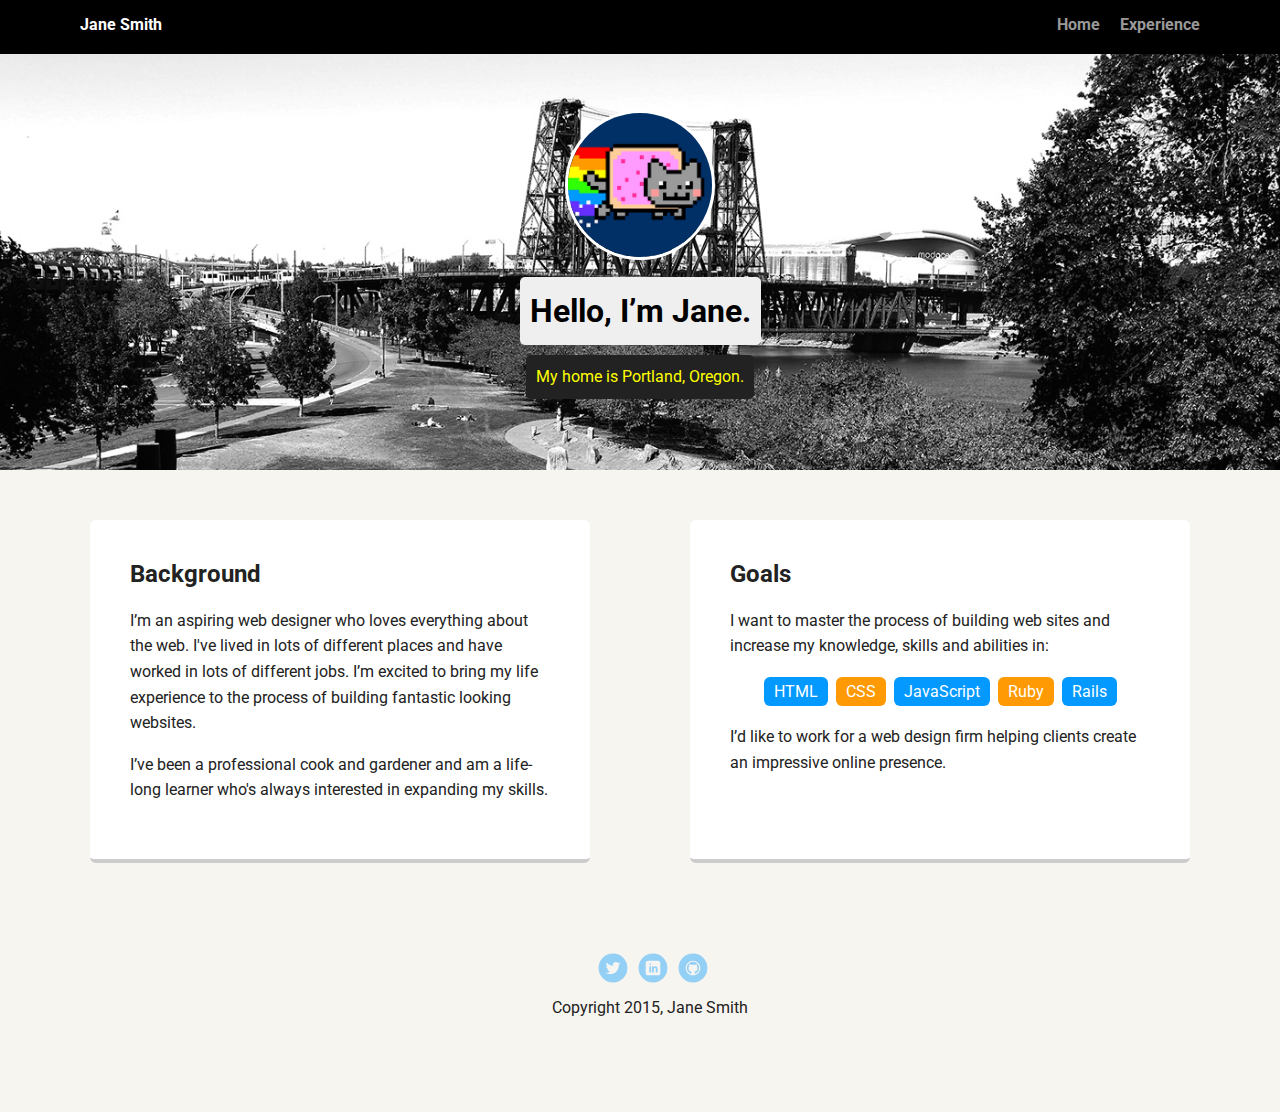
==== index.html @ 38876c0c "initial commit" ====
<!doctype html>
<html lang="en">
<head>
  <meta charset="utf-8">
  <title>Jane Smith's Profile</title>
  <meta name="viewport" content="width=device-width, initial-scale=1.0">
  <link rel="stylesheet" href="styles.css">
  <link href="https://fonts.googleapis.com/css?family=Muli%7CRoboto:400,300,500,700,900" rel="stylesheet"></head>
  <body>

    <div class="main-nav">
        <ul class="nav">
          <li class="name">Jane Smith</li>
          <li><a href="#">Home</a></li>
          <li><a href="#">Experience</a></li>
        </ul>
    </div>

    <header>
      <img src="images/me.png" alt="Drawing of Jane Smith" class="profile-image">
      <h1 class="tag name">Hello, I’m Jane.</h1>
      <p class="tag location">My home is Portland, Oregon.</p>
    </header>

    <main class="flex">
      <div class="card">
        <h2>Background</h2>
        <p>I’m an aspiring web designer who loves everything about the web. I've lived in lots of different places and have worked in lots of different jobs. I’m excited to bring my life experience to the process of building fantastic looking websites.</p>
        <p>I’ve been a professional cook and gardener and am a life-long learner who's always interested in expanding my skills.</p>
      </div> 

      <div class="card">
        <h2>Goals</h2>
        <p>I want to master the process of building web sites and increase my knowledge, skills and abilities in:</p>
        <ul class="skills">
          <li>HTML</li>
          <li>CSS</li>
          <li>JavaScript</li>
          <li>Ruby</li>
          <li>Rails</li>
        </ul>
        <p>I’d like to work for a web design firm helping clients create an impressive online presence.</p>
      </div> 

    </main>
    <footer>
      <ul>
        <li><a href="#" class="social twitter">Twitter</a></li>
        <li><a href="#" class="social linkedin">LinkedIn</a></li>
        <li><a href="#" class="social github">Github</a></li>
      </ul>
      <p class="copyright">Copyright 2015, Jane Smith</p>
    </footer>
  </body>
  </html>
---- styles.css ----
/* Global Layout Set-up */
* { 
  box-sizing: border-box;
}
  
body {
  margin: 0;
  padding: 0;
  text-align: center;
  font-family: 'Roboto', sans-serif;
  color: #222;
  background: #f7f5f0;
}
/* Link Styles */

a {
  text-decoration: none;
  color: #999;
}
a:hover {
  color: #6633ff;
}

/* Section Styles */

.main-nav {
  width: 100%;
  background: black;
  min-height: 30px;
  padding: 10px;
  position: fixed;
  text-align: center;
}
.nav {
  display: flex;
  justify-content: space-around;
  font-weight: 700;
  list-style-type: none;
  margin: 0 auto;
  padding: 0;
}

.nav .name {
    display: block;
    margin-right: auto;
    color: white;
}
.nav li {
  padding: 5px 10px 10px 10px;
}
.nav a {
  transition: all .5s;
}
.nav a:hover {
  color: white
}

header {
  text-align: center;
  background: url('images/portland.jpg') no-repeat top center ;
  background-size: cover;
  overflow: hidden;
  padding-top: 60px;
}
header {
  line-height: 1.5;
}
header .profile-image {
  margin-top: 50px;
  width: 150px;
  height: 150px;
  border-radius: 50%;
  border: 3px solid white;
  transition: all .5s;
}
header .profile-image:hover {
  transform: scale(1.2) rotate(5deg);
}
.tag {
  background-color: #efefef;
  color: black;
  padding: 10px;
  border-radius: 5px;
  display: table;
  margin: 10px auto;
} 
.location {
  background-color: #222;
  color: yellow;
}
.card {
  margin: 30px;
  padding: 20px 40px 40px;
  max-width: 500px;
  text-align: left;
  background: #fff;
  border-bottom: 4px solid #ccc;
  border-radius: 6px;
  transition: all .5s;
}
.card:hover {
  border-color: #ff99ff;
}

ul.skills {
  padding: 0;
  text-align: center;
}

.skills li {
  border-radius: 6px;
  display: inline-block;
  background: #ff9904;
  color: white;
  padding: 5px 10px;
  margin: 2px;
}

.skills li:nth-child(odd) {
  background: #0399ff;
}

footer {
  width: 100%;
  min-height: 30px;
  padding: 20px 0 40px 20px;
}

footer .copyright {
  top: -8px;
  font-size: .75em;
}

footer ul {
  list-style-type: none;
  margin: 0;
  padding: 0;
}

footer ul li {
  display: inline-block;
}

a.social {
  display: inline-block;
  text-indent: -9999px;
  margin-left: 5px;
  width: 30px;
  height: 30px;
  background-size: 30px 30px;
  opacity: .4;
  transition: all .5s;
}
a.twitter {
  background-image: url(images/twitter.svg);
}
a.linkedin {
  background-image: url(images/linkedin.svg);
}
a.github {
  background-image: url(images/github.svg);
}
a.social:hover {
  opacity: 1;
}
.clearfix {
  clear: both;
}

/* Styles for larger screens */
@media screen and (min-width: 720px) {
  
  .flex {
      display: -ms-flexbox;      /* TWEENER - IE 10 */
      display: flex; 
      max-width: 1200px;
      -ms-flex-pack: distribute;
      justify-content: space-around;
      margin: 0 auto;
  }

  header {
    min-height: 470px;
  }

  .nav {
    max-width: 1200px;
    padding: 0 30px;
  }


  main {
    padding-top: 20px;
  }

  main p {
    line-height: 1.6em;
  }

  footer {
    font-size: 1.3em;
    max-width: 1200px;
    margin: 40px auto;
  }

}
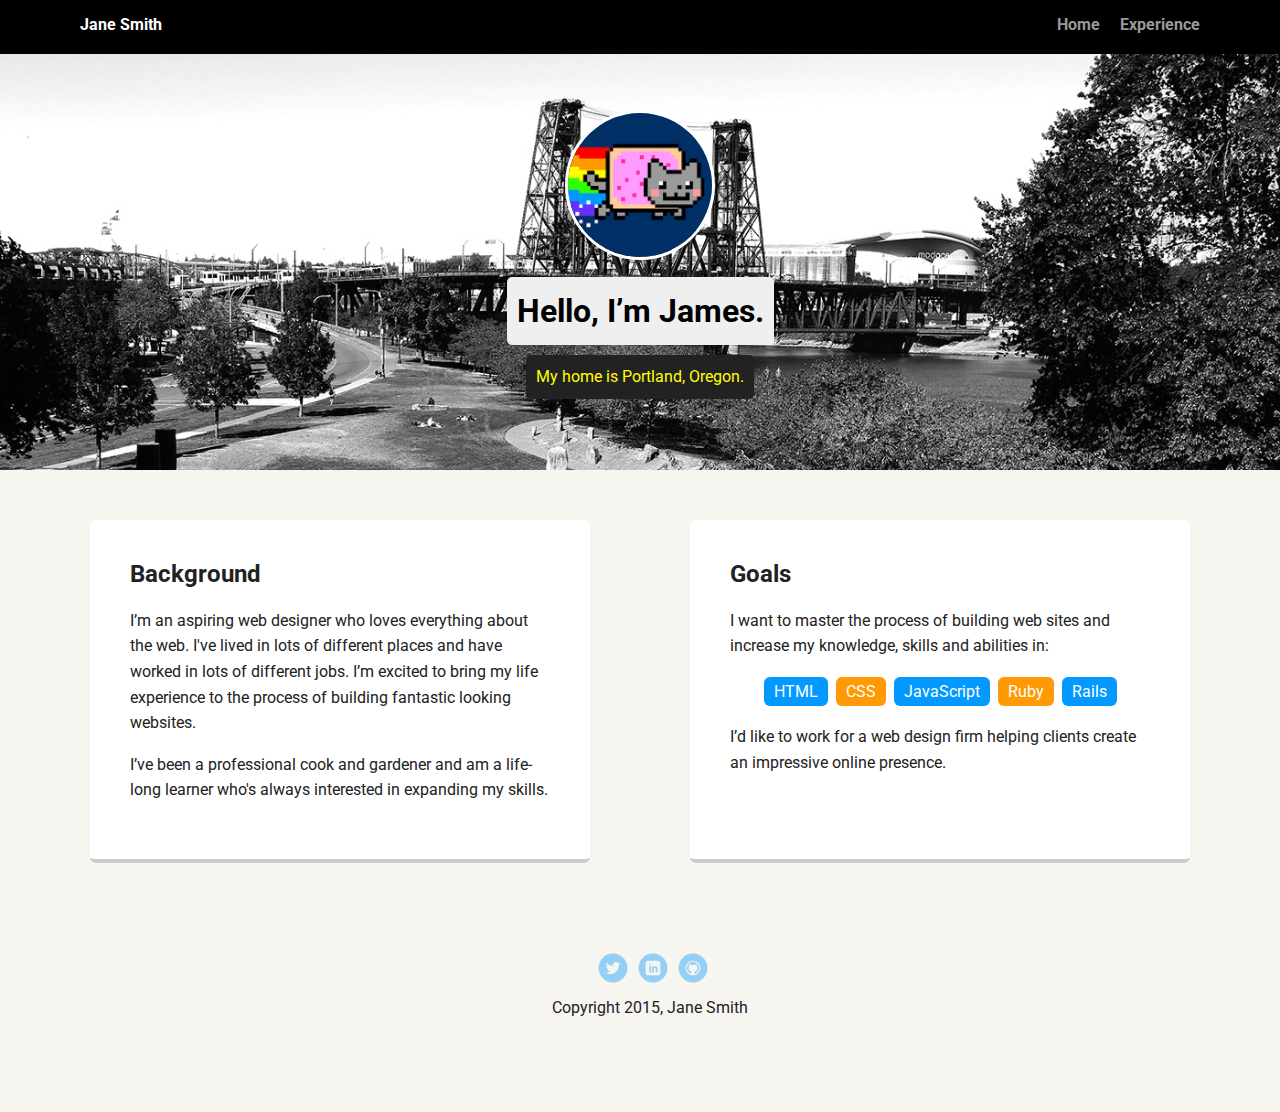
==== commit 59823377: "test2" ====
--- a/index.html
+++ b/index.html
@@ -18,7 +18,7 @@
 
     <header>
       <img src="images/me.png" alt="Drawing of Jane Smith" class="profile-image">
-      <h1 class="tag name">Hello, I’m Jane.</h1>
+      <h1 class="tag name">Hello, I’m James.</h1>
       <p class="tag location">My home is Portland, Oregon.</p>
     </header>
 
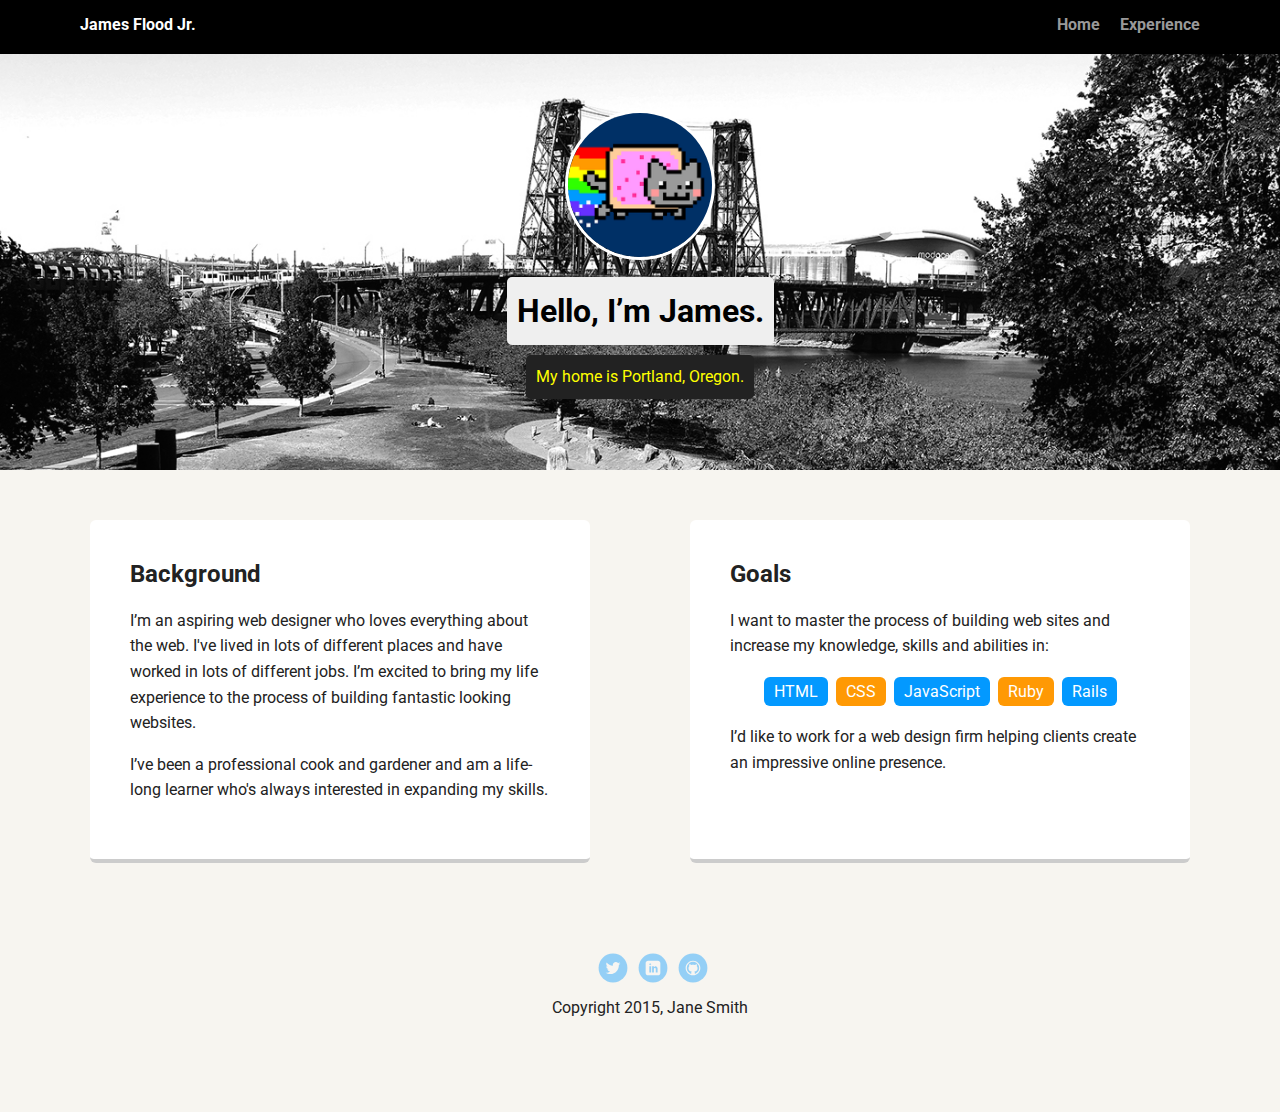
==== commit 6a36ec0d: "added name" ====
--- a/index.html
+++ b/index.html
@@ -10,7 +10,7 @@
 
     <div class="main-nav">
         <ul class="nav">
-          <li class="name">Jane Smith</li>
+          <li class="name">James Flood Jr.</li>
           <li><a href="#">Home</a></li>
           <li><a href="#">Experience</a></li>
         </ul>
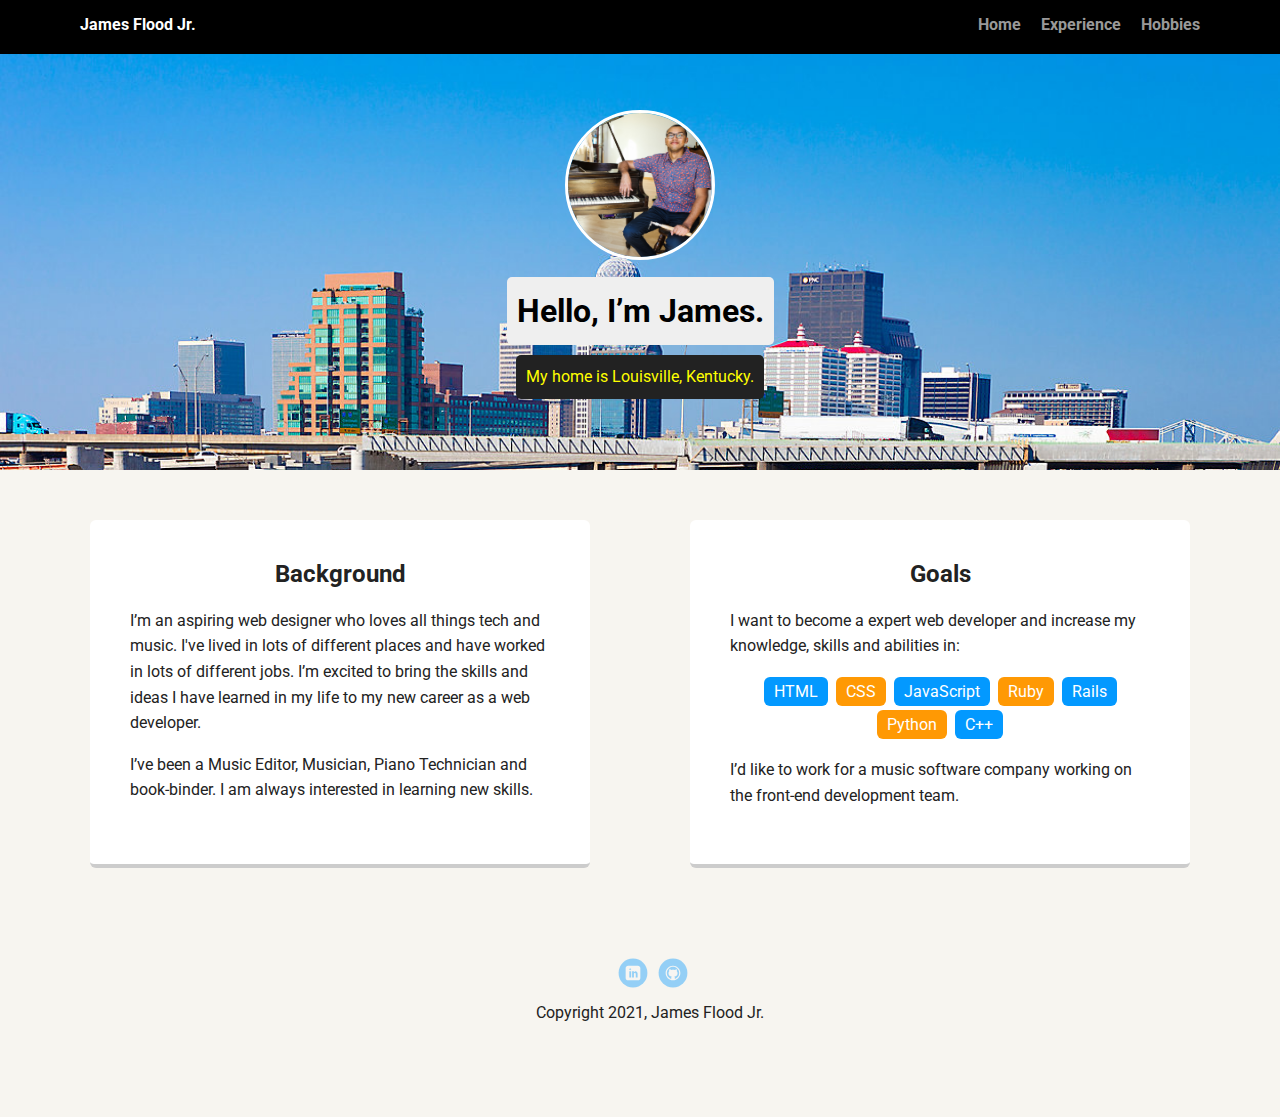
==== commit 8858fe6b: "added images to all pages" ====
--- a/index.html
+++ b/index.html
@@ -2,7 +2,7 @@
 <html lang="en">
 <head>
   <meta charset="utf-8">
-  <title>Jane Smith's Profile</title>
+  <title>James Flood Jr. Profile</title>
   <meta name="viewport" content="width=device-width, initial-scale=1.0">
   <link rel="stylesheet" href="styles.css">
   <link href="https://fonts.googleapis.com/css?family=Muli%7CRoboto:400,300,500,700,900" rel="stylesheet"></head>
@@ -11,45 +11,47 @@
     <div class="main-nav">
         <ul class="nav">
           <li class="name">James Flood Jr.</li>
-          <li><a href="#">Home</a></li>
-          <li><a href="#">Experience</a></li>
+          <li><a href="index.html">Home</a></li>
+          <li><a href="experience.html">Experience</a></li>
+          <li><a href="hobbies.html">Hobbies</a></li>
         </ul>
     </div>
 
     <header>
-      <img src="images/me.png" alt="Drawing of Jane Smith" class="profile-image">
+      <img src="images/flood_tuning.jpg" alt="Drawing of James Flood Jr." class="profile-image">
       <h1 class="tag name">Hello, I’m James.</h1>
-      <p class="tag location">My home is Portland, Oregon.</p>
+      <p class="tag location">My home is Louisville, Kentucky.</p>
     </header>
 
     <main class="flex">
       <div class="card">
         <h2>Background</h2>
-        <p>I’m an aspiring web designer who loves everything about the web. I've lived in lots of different places and have worked in lots of different jobs. I’m excited to bring my life experience to the process of building fantastic looking websites.</p>
-        <p>I’ve been a professional cook and gardener and am a life-long learner who's always interested in expanding my skills.</p>
+        <p>I’m an aspiring web designer who loves all things tech and music. I've lived in lots of different places and have worked in lots of different jobs. I’m excited to bring the skills and ideas I have learned in my life to my new career as a web developer.</p>
+        <p>I’ve been a Music Editor, Musician, Piano Technician and book-binder. I am always interested in learning new skills.</p>
       </div> 
 
       <div class="card">
         <h2>Goals</h2>
-        <p>I want to master the process of building web sites and increase my knowledge, skills and abilities in:</p>
+        <p>I want to become a expert web developer and increase my knowledge, skills and abilities in:</p>
         <ul class="skills">
           <li>HTML</li>
           <li>CSS</li>
           <li>JavaScript</li>
           <li>Ruby</li>
           <li>Rails</li>
+          <li>Python</li>
+          <li>C++</li>
         </ul>
-        <p>I’d like to work for a web design firm helping clients create an impressive online presence.</p>
+        <p>I’d like to work for a music software company working on the front-end development team.</p>
       </div> 
 
     </main>
     <footer>
       <ul>
-        <li><a href="#" class="social twitter">Twitter</a></li>
-        <li><a href="#" class="social linkedin">LinkedIn</a></li>
-        <li><a href="#" class="social github">Github</a></li>
+        <li><a href="https://linkedin.com/in/james-flood-jr" class="social linkedin">LinkedIn</a></li>
+        <li><a href="https://github.com/floodadosious34" class="social github">Github</a></li>
       </ul>
-      <p class="copyright">Copyright 2015, Jane Smith</p>
+      <p class="copyright">Copyright 2021, James Flood Jr.</p>
     </footer>
   </body>
   </html>
--- a/styles.css
+++ b/styles.css
@@ -57,7 +57,7 @@
 
 header {
   text-align: center;
-  background: url('images/portland.jpg') no-repeat top center ;
+  background: url('images/ky_lou_sunny_gettyimages-1064849936jpg.jpeg') no-repeat top center ;
   background-size: cover;
   overflow: hidden;
   padding-top: 60px;
@@ -73,9 +73,28 @@
   border: 3px solid white;
   transition: all .5s;
 }
+
+.card .profile-image{
+  margin-top: 50px;
+  width: 10em;
+  height: 10em;
+  border: 3px solid white;
+  transition: all .5s;
+  margin-left: 120px;
+}
+
+.card .hobbies-images{
+  margin-top: 50px;
+  width: 10em;
+  height: 10em;
+  border: 3px solid white;
+  transition: all .5s;
+  margin-left: 120px;
+}
 header .profile-image:hover {
   transform: scale(1.2) rotate(5deg);
 }
+
 .tag {
   background-color: #efefef;
   color: black;
@@ -88,6 +107,14 @@
   background-color: #222;
   color: yellow;
 }
+
+.experience {
+  color: lightblue;
+}
+
+h2 {
+  text-align: center;
+}
 .card {
   margin: 30px;
   padding: 20px 40px 40px;
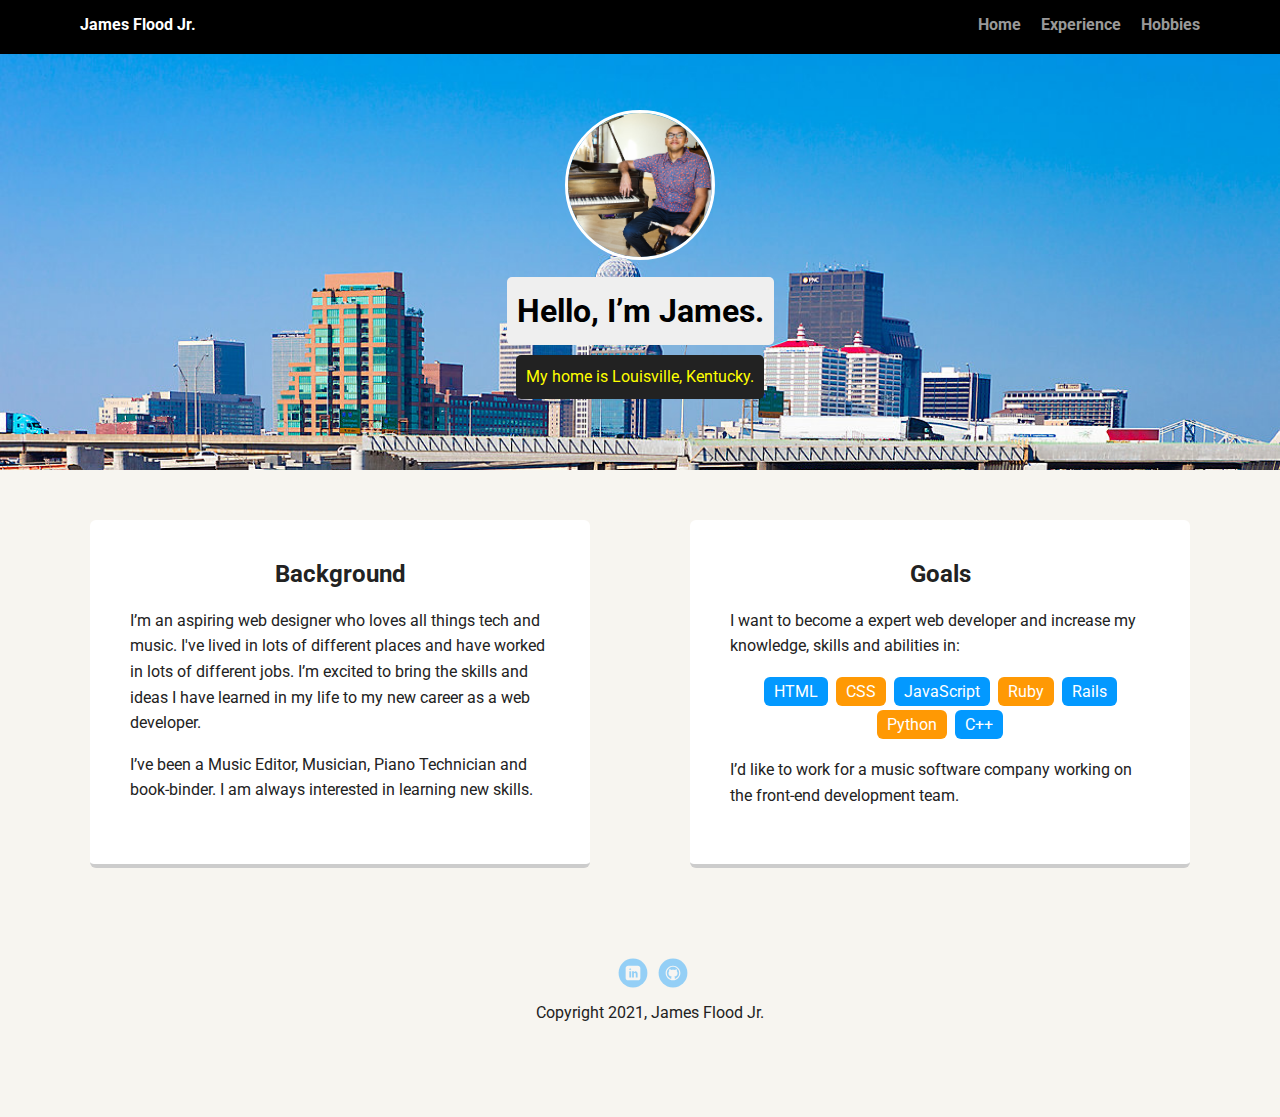
==== commit 08e81f83: "added final features" ====
--- a/index.html
+++ b/index.html
@@ -8,14 +8,15 @@
   <link href="https://fonts.googleapis.com/css?family=Muli%7CRoboto:400,300,500,700,900" rel="stylesheet"></head>
   <body>
 
-    <div class="main-nav">
+    <!-- Changed div to nav tag-->
+    <nav class="main-nav">
         <ul class="nav">
           <li class="name">James Flood Jr.</li>
           <li><a href="index.html">Home</a></li>
           <li><a href="experience.html">Experience</a></li>
           <li><a href="hobbies.html">Hobbies</a></li>
         </ul>
-    </div>
+      </nav>
 
     <header>
       <img src="images/flood_tuning.jpg" alt="Drawing of James Flood Jr." class="profile-image">
@@ -24,13 +25,15 @@
     </header>
 
     <main class="flex">
-      <div class="card">
+       <!-- Changed div to section tag -->
+      <section class="card">
         <h2>Background</h2>
         <p>I’m an aspiring web designer who loves all things tech and music. I've lived in lots of different places and have worked in lots of different jobs. I’m excited to bring the skills and ideas I have learned in my life to my new career as a web developer.</p>
         <p>I’ve been a Music Editor, Musician, Piano Technician and book-binder. I am always interested in learning new skills.</p>
-      </div> 
+      </section> 
 
-      <div class="card">
+       <!-- Changed div to section tag -->
+      <section class="card">
         <h2>Goals</h2>
         <p>I want to become a expert web developer and increase my knowledge, skills and abilities in:</p>
         <ul class="skills">
@@ -43,7 +46,7 @@
           <li>C++</li>
         </ul>
         <p>I’d like to work for a music software company working on the front-end development team.</p>
-      </div> 
+      </section> 
 
     </main>
     <footer>
--- a/styles.css
+++ b/styles.css
@@ -65,13 +65,18 @@
 header {
   line-height: 1.5;
 }
+/* Adjusted transition to 1 second */
 header .profile-image {
   margin-top: 50px;
   width: 150px;
   height: 150px;
   border-radius: 50%;
   border: 3px solid white;
-  transition: all .5s;
+  transition: all 1s;
+}
+/* Added hover to grow image to 300px*/
+.profile-image:hover {
+  width: 300px;
 }
 
 .card .profile-image{
@@ -91,8 +96,9 @@
   transition: all .5s;
   margin-left: 120px;
 }
+/* changed transform rotate to 350deg*/
 header .profile-image:hover {
-  transform: scale(1.2) rotate(5deg);
+  transform: scale(1.2) rotate(360deg);
 }
 
 .tag {
@@ -112,6 +118,12 @@
   color: lightblue;
 }
 
+/* Changed font and color of text to hobbies paragraph */
+.hobbies {
+  color: red;
+  font-family: futura;
+}
+
 h2 {
   text-align: center;
 }
